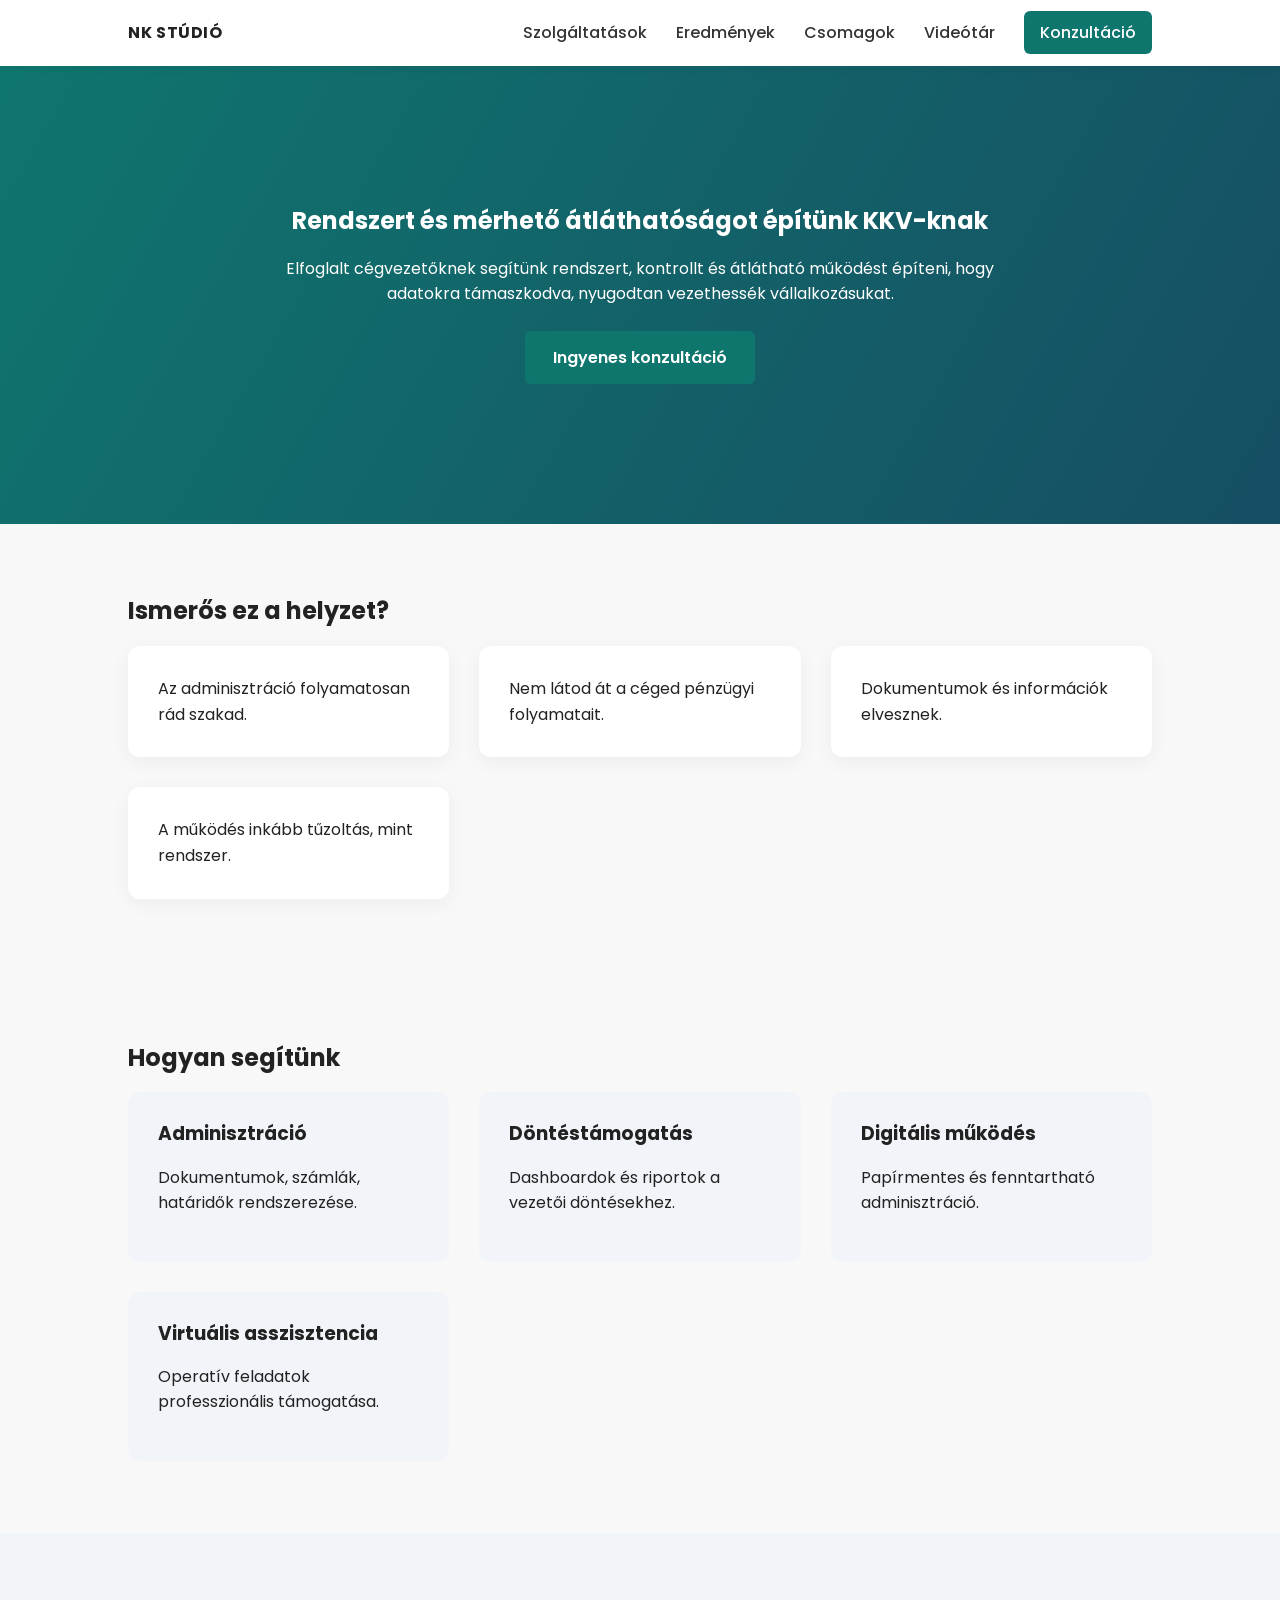
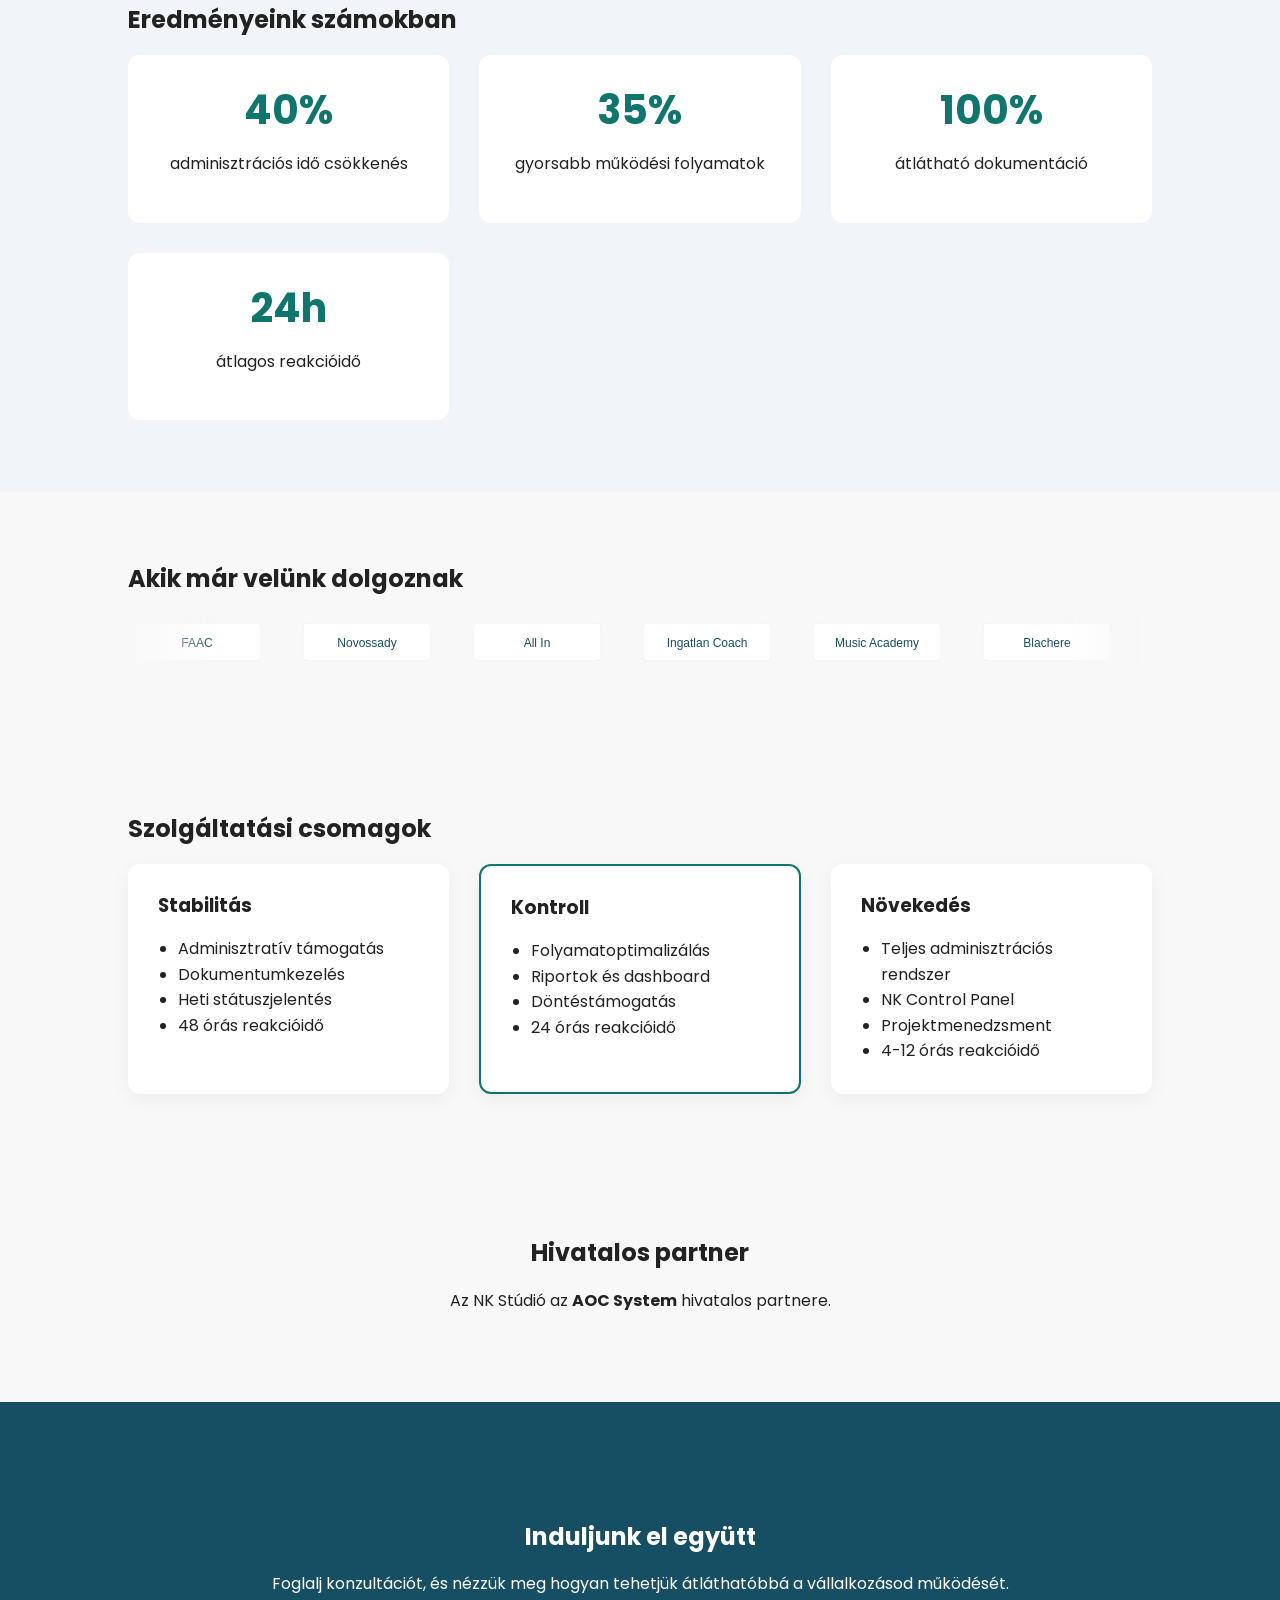
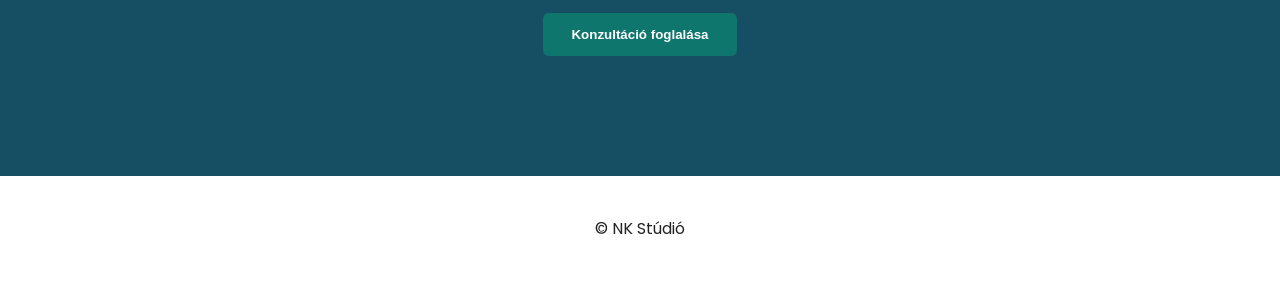
==== nkstudio-website/index.html @ 83f36208 "Add animated partner logo loop and visible logo assets" ====
<!DOCTYPE html>
<html lang="hu">
<head>
  <meta charset="UTF-8">
  <meta name="viewport" content="width=device-width, initial-scale=1.0">
  <meta name="description" content="NK Stúdió – rendszerszemléletű virtuális asszisztencia KKV-knak.">
  <title>NK Stúdió | Rendszerszemléletű virtuális asszisztencia</title>
  <link rel="preconnect" href="https://fonts.googleapis.com">
  <link rel="preconnect" href="https://fonts.gstatic.com" crossorigin>
  <link href="https://fonts.googleapis.com/css2?family=Poppins:wght@300;400;500;600;700&display=swap" rel="stylesheet">
  <link rel="stylesheet" href="css/style.css">
</head>
<body>
  <header class="navbar" id="top">
    <a class="logo" href="#top" aria-label="NK Stúdió főoldal">NK STÚDIÓ</a>
    <nav aria-label="Fő navigáció">
      <a href="#services">Szolgáltatások</a>
      <a href="#results">Eredmények</a>
      <a href="#packages">Csomagok</a>
      <a href="videos.html">Videótár</a>
      <a href="#contact" class="cta">Konzultáció</a>
    </nav>
  </header>

  <main>
    <section class="hero">
      <div class="hero-content">
        <h1>Rendszert és mérhető átláthatóságot építünk KKV-knak</h1>
        <p>Elfoglalt cégvezetőknek segítünk rendszert, kontrollt és átlátható működést építeni, hogy adatokra támaszkodva, nyugodtan vezethessék vállalkozásukat.</p>
        <a class="btn-primary" href="#contact">Ingyenes konzultáció</a>
      </div>
    </section>

    <section class="problem section">
      <h2>Ismerős ez a helyzet?</h2>
      <div class="grid">
        <div class="card">Az adminisztráció folyamatosan rád szakad.</div>
        <div class="card">Nem látod át a céged pénzügyi folyamatait.</div>
        <div class="card">Dokumentumok és információk elvesznek.</div>
        <div class="card">A működés inkább tűzoltás, mint rendszer.</div>
      </div>
    </section>

    <section id="services" class="section">
      <h2>Hogyan segítünk</h2>
      <div class="grid">
        <article class="service">
          <h3>Adminisztráció</h3>
          <p>Dokumentumok, számlák, határidők rendszerezése.</p>
        </article>
        <article class="service">
          <h3>Döntéstámogatás</h3>
          <p>Dashboardok és riportok a vezetői döntésekhez.</p>
        </article>
        <article class="service">
          <h3>Digitális működés</h3>
          <p>Papírmentes és fenntartható adminisztráció.</p>
        </article>
        <article class="service">
          <h3>Virtuális asszisztencia</h3>
          <p>Operatív feladatok professzionális támogatása.</p>
        </article>
      </div>
    </section>

    <section id="results" class="results section">
      <h2>Eredményeink számokban</h2>
      <div class="grid">
        <div class="stat"><h3>40%</h3><p>adminisztrációs idő csökkenés</p></div>
        <div class="stat"><h3>35%</h3><p>gyorsabb működési folyamatok</p></div>
        <div class="stat"><h3>100%</h3><p>átlátható dokumentáció</p></div>
        <div class="stat"><h3>24h</h3><p>átlagos reakcióidő</p></div>
      </div>
    </section>

    <section class="clients section">
      <h2>Akik már velünk dolgoznak</h2>
      <div
        class="logo-loop"
        data-speed="120"
        data-direction="left"
        data-width="100%"
        data-logo-height="40"
        data-gap="32"
        data-hover-speed="0"
        data-fade-out="true"
        data-fade-out-color="#f8f8f8"
        data-scale-on-hover="true"
        aria-label="Partner logos"
      >
        <img src="assets/partners/faac.svg" alt="FAAC logó" loading="lazy">
        <img src="assets/partners/novossady.svg" alt="Novossady logó" loading="lazy">
        <img src="assets/partners/allin.svg" alt="All In logó" loading="lazy">
        <img src="assets/partners/ingatlancoach.svg" alt="Ingatlan Coach logó" loading="lazy">
        <img src="assets/partners/musicacademy.svg" alt="Music Academy logó" loading="lazy">
        <img src="assets/partners/blachere.svg" alt="Blachere logó" loading="lazy">
      </div>
    </section>

    <section id="packages" class="section">
      <h2>Szolgáltatási csomagok</h2>
      <div class="grid">
        <article class="package">
          <h3>Stabilitás</h3>
          <ul>
            <li>Adminisztratív támogatás</li>
            <li>Dokumentumkezelés</li>
            <li>Heti státuszjelentés</li>
            <li>48 órás reakcióidő</li>
          </ul>
        </article>
        <article class="package featured">
          <h3>Kontroll</h3>
          <ul>
            <li>Folyamatoptimalizálás</li>
            <li>Riportok és dashboard</li>
            <li>Döntéstámogatás</li>
            <li>24 órás reakcióidő</li>
          </ul>
        </article>
        <article class="package">
          <h3>Növekedés</h3>
          <ul>
            <li>Teljes adminisztrációs rendszer</li>
            <li>NK Control Panel</li>
            <li>Projektmenedzsment</li>
            <li>4-12 órás reakcióidő</li>
          </ul>
        </article>
      </div>
    </section>

    <section class="partner section">
      <h2>Hivatalos partner</h2>
      <p>Az NK Stúdió az <strong>AOC System</strong> hivatalos partnere.</p>
    </section>

    <section id="contact" class="contact">
      <h2>Induljunk el együtt</h2>
      <p>Foglalj konzultációt, és nézzük meg hogyan tehetjük átláthatóbbá a vállalkozásod működését.</p>
      <button class="btn-primary" type="button">Konzultáció foglalása</button>
    </section>
  </main>

  <footer>
    <p>© NK Stúdió</p>
  </footer>

  <script src="js/script.js"></script>
</body>
</html>
---- nkstudio-website/css/style.css ----
:root {
  --primary: #0f766e;
  --secondary: #164e63;
  --text: #222;
  --bg: #f8f8f8;
  --surface: #ffffff;
}

* {
  box-sizing: border-box;
}

body {
  font-family: 'Poppins', sans-serif;
  margin: 0;
  background: var(--bg);
  color: var(--text);
  line-height: 1.6;
}

img {
  max-width: 100%;
  display: block;
}

h1,
h2,
h3 {
  line-height: 1.25;
  margin-top: 0;
}

.section {
  padding: 72px 10%;
}

.navbar {
  position: sticky;
  top: 0;
  z-index: 10;
  display: flex;
  justify-content: space-between;
  align-items: center;
  padding: 20px 10%;
  background: var(--surface);
  box-shadow: 0 2px 10px rgba(0, 0, 0, 0.05);
}

.logo {
  text-decoration: none;
  color: var(--text);
  font-weight: 700;
  letter-spacing: 0.04em;
}

nav a {
  margin-left: 25px;
  text-decoration: none;
  color: #333;
  font-weight: 500;
}

.cta {
  background: var(--primary);
  color: white;
  padding: 10px 16px;
  border-radius: 6px;
}

.hero {
  padding: 140px 10%;
  text-align: center;
  background: linear-gradient(120deg, var(--primary), var(--secondary));
  color: white;
}

.hero-small {
  padding: 100px 10% 80px;
}

.hero-content {
  max-width: 860px;
  margin: 0 auto;
}

.hero p {
  max-width: 760px;
  margin: 0 auto 24px;
}

.grid {
  display: grid;
  grid-template-columns: repeat(auto-fit, minmax(240px, 1fr));
  gap: 30px;
}

.card,
.package,
.service,
.stat {
  border-radius: 12px;
}

.card,
.package {
  background: var(--surface);
  padding: 30px;
  box-shadow: 0 5px 20px rgba(0, 0, 0, 0.05);
}

.service {
  background: #f1f5f9;
  padding: 30px;
}

.results {
  background: #f1f5f9;
}

.stat {
  background: #fff;
  padding: 30px;
  text-align: center;
}

.stat h3 {
  font-size: 40px;
  color: var(--primary);
  margin-bottom: 8px;
}

.logo-loop {
  position: relative;
  overflow: hidden;
  width: 100%;
  --loop-gap: 32px;
  --logo-height: 40px;
}

.logo-loop__track {
  display: flex;
  gap: var(--loop-gap);
  width: max-content;
  will-change: transform;
  animation: marquee-x var(--loop-duration, 25s) linear infinite;
}

.logo-loop[data-direction='right'] .logo-loop__track {
  animation-name: marquee-x-reverse;
}

.logo-loop__item {
  flex: 0 0 auto;
  display: inline-flex;
  align-items: center;
  justify-content: center;
  padding: 8px 4px;
}

.logo-loop__item img {
  height: var(--logo-height);
  width: auto;
  object-fit: contain;
  transition: transform 180ms ease;
}

.logo-loop.logo-loop--scale .logo-loop__item:hover img {
  transform: scale(1.06);
}

.logo-loop.logo-loop--fade::before,
.logo-loop.logo-loop--fade::after {
  content: '';
  position: absolute;
  top: 0;
  bottom: 0;
  width: 90px;
  z-index: 1;
  pointer-events: none;
}

.logo-loop.logo-loop--fade::before {
  left: 0;
  background: linear-gradient(to right, var(--fade-color, var(--bg)), transparent);
}

.logo-loop.logo-loop--fade::after {
  right: 0;
  background: linear-gradient(to left, var(--fade-color, var(--bg)), transparent);
}

@keyframes marquee-x {
  from { transform: translateX(0); }
  to { transform: translateX(calc(-1 * var(--loop-distance, 50%))); }
}

@keyframes marquee-x-reverse {
  from { transform: translateX(calc(-1 * var(--loop-distance, 50%))); }
  to { transform: translateX(0); }
}

.featured {
  border: 2px solid var(--primary);
}

.package ul {
  padding-left: 20px;
  margin-bottom: 0;
}

.partner {
  text-align: center;
}

.contact {
  background: var(--secondary);
  color: white;
  padding: 120px 10%;
  text-align: center;
}

.btn-primary {
  display: inline-block;
  background: var(--primary);
  color: white;
  padding: 14px 28px;
  border: none;
  border-radius: 6px;
  text-decoration: none;
  cursor: pointer;
  font-weight: 600;
}

.video-grid {
  display: grid;
  grid-template-columns: repeat(auto-fit, minmax(300px, 1fr));
  gap: 40px;
}

.video-grid iframe {
  width: 100%;
  min-height: 260px;
  border: 0;
  border-radius: 10px;
}

footer {
  text-align: center;
  padding: 24px 16px;
  background: #fff;
}

@media (max-width: 820px) {
  .navbar {
    flex-direction: column;
    gap: 12px;
  }

  nav a {
    margin: 0 10px;
  }

  .hero {
    padding: 100px 8%;
  }

  .section {
    padding: 56px 8%;
  }

  .logo-loop.logo-loop--fade::before,
  .logo-loop.logo-loop--fade::after {
    width: 52px;
  }
}
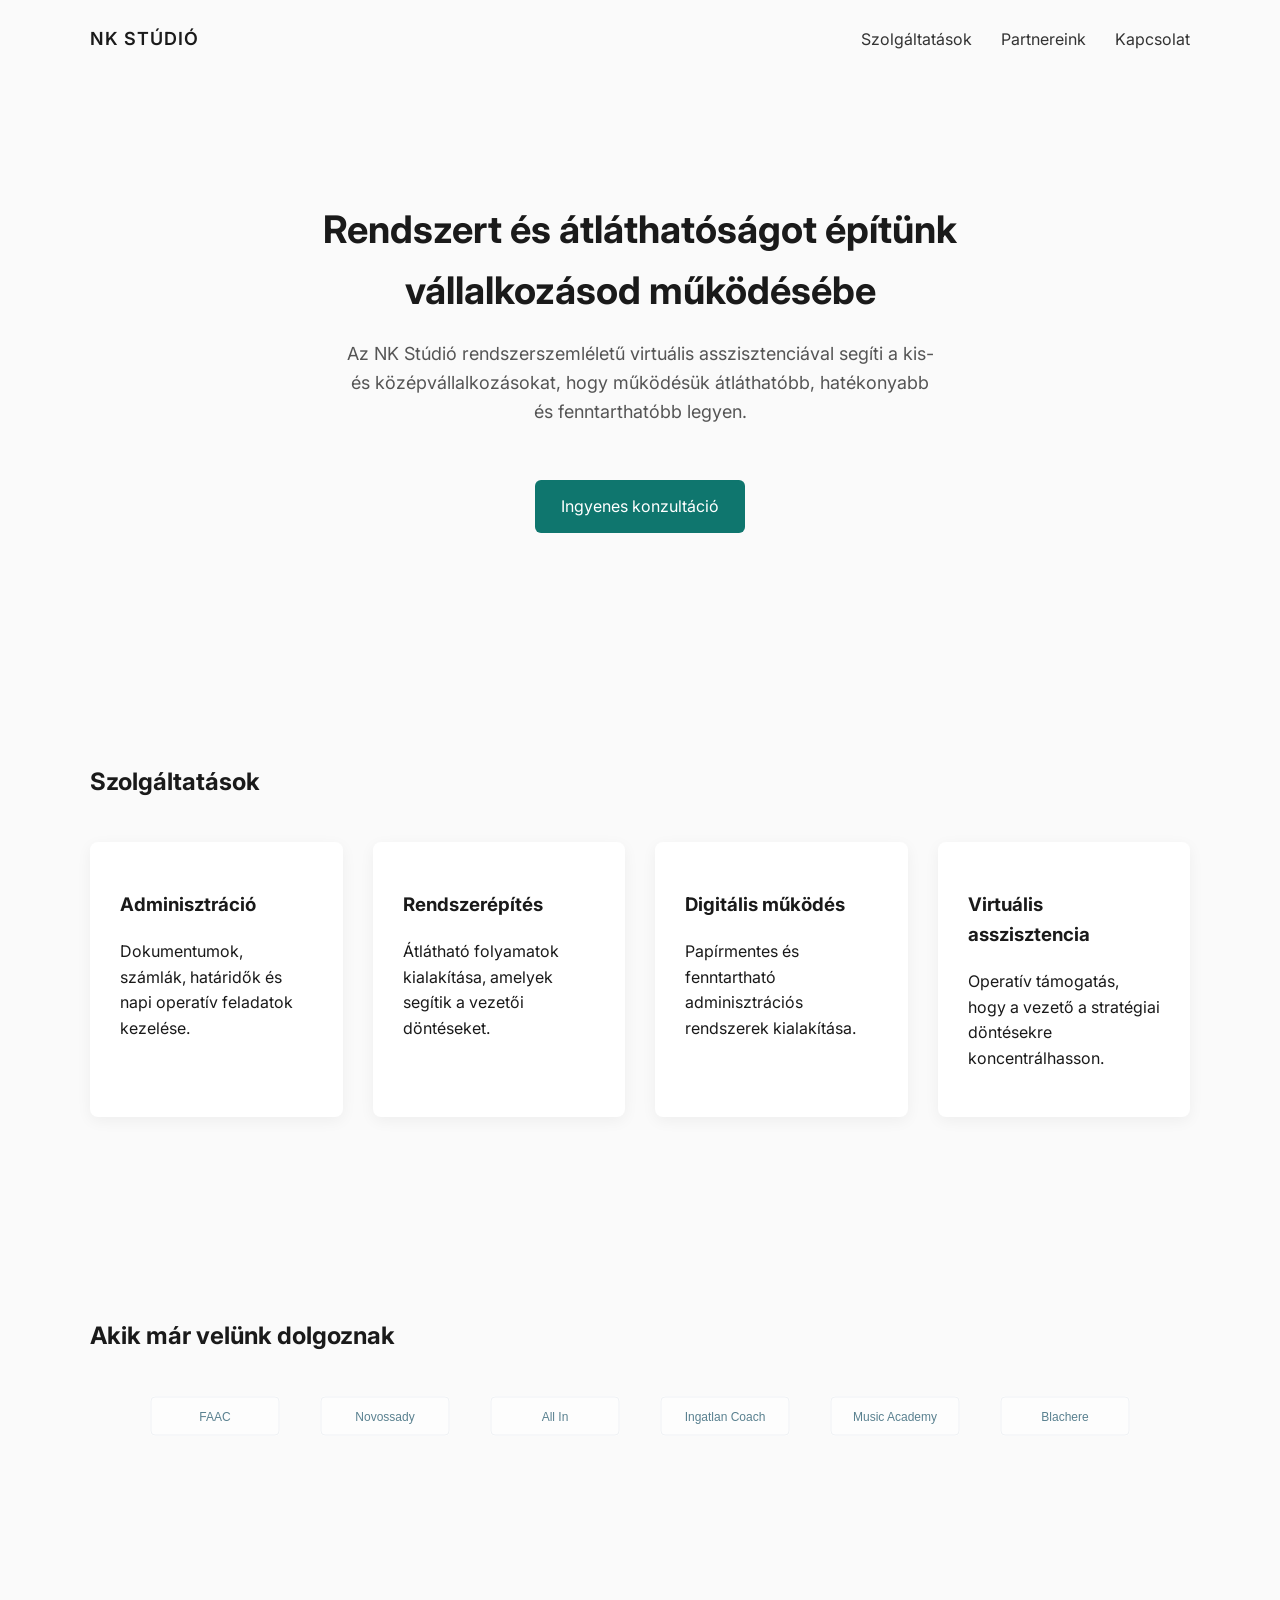
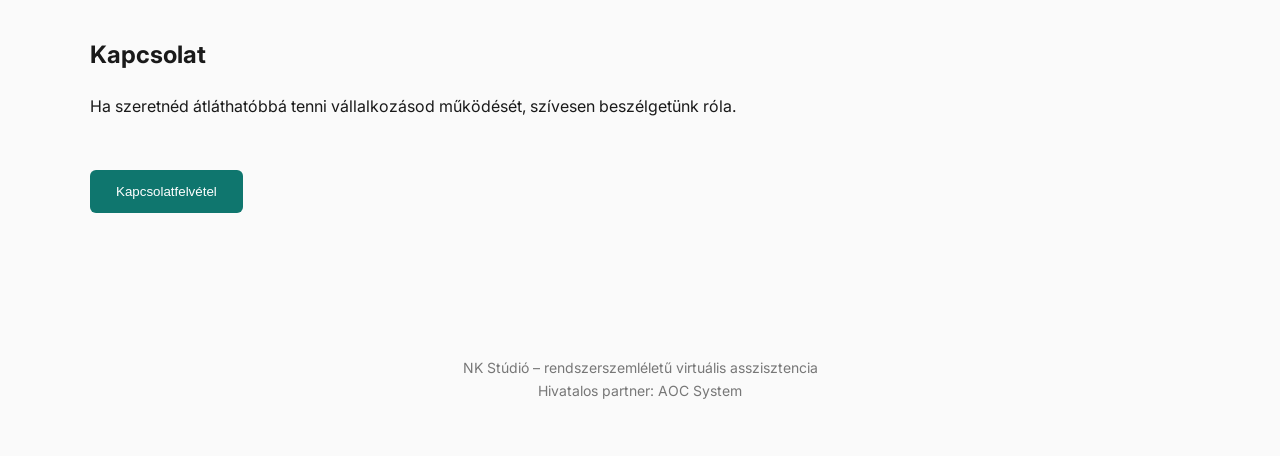
==== commit 7bc7ca4c: "Rebuild landing page from provided Inter-based design" ====
--- a/nkstudio-website/index.html
+++ b/nkstudio-website/index.html
@@ -1,151 +1,87 @@
 <!DOCTYPE html>
 <html lang="hu">
 <head>
-  <meta charset="UTF-8">
-  <meta name="viewport" content="width=device-width, initial-scale=1.0">
-  <meta name="description" content="NK Stúdió – rendszerszemléletű virtuális asszisztencia KKV-knak.">
-  <title>NK Stúdió | Rendszerszemléletű virtuális asszisztencia</title>
-  <link rel="preconnect" href="https://fonts.googleapis.com">
-  <link rel="preconnect" href="https://fonts.gstatic.com" crossorigin>
-  <link href="https://fonts.googleapis.com/css2?family=Poppins:wght@300;400;500;600;700&display=swap" rel="stylesheet">
-  <link rel="stylesheet" href="css/style.css">
+<meta charset="UTF-8">
+<meta name="viewport" content="width=device-width, initial-scale=1.0">
+<title>NK Stúdió</title>
+<link href="https://fonts.googleapis.com/css2?family=Inter:wght@300;400;500;600&display=swap" rel="stylesheet">
+<style>
+body{font-family:Inter,sans-serif;margin:0;background:#fafafa;color:#1a1a1a;line-height:1.6}
+.container{width:90%;max-width:1100px;margin:auto}
+nav{display:flex;justify-content:space-between;align-items:center;padding:25px 0}
+.logo{font-weight:600;font-size:18px;letter-spacing:1px}
+nav a{text-decoration:none;margin-left:25px;color:#333}
+.hero{padding:120px 0;text-align:center}
+.hero h1{font-size:38px;max-width:700px;margin:auto}
+.hero p{margin-top:20px;font-size:18px;color:#555;max-width:600px;margin-left:auto;margin-right:auto}
+.button{display:inline-block;margin-top:35px;padding:14px 26px;background:#0f766e;color:white;text-decoration:none;border-radius:6px;border:0;cursor:pointer}
+section{padding:90px 0}
+.grid{display:grid;grid-template-columns:repeat(auto-fit,minmax(240px,1fr));gap:30px;margin-top:40px}
+.card{background:white;padding:30px;border-radius:8px;box-shadow:0 4px 15px rgba(0,0,0,.05)}
+.logos{display:flex;flex-wrap:wrap;gap:40px;justify-content:center;margin-top:40px}
+.logos img{height:40px;opacity:.7}
+footer{padding:40px 0;text-align:center;color:#777;font-size:14px}
+@media (max-width:720px){.hero{padding:80px 0}.hero h1{font-size:30px}nav{flex-direction:column;gap:10px}}
+</style>
 </head>
 <body>
-  <header class="navbar" id="top">
-    <a class="logo" href="#top" aria-label="NK Stúdió főoldal">NK STÚDIÓ</a>
-    <nav aria-label="Fő navigáció">
-      <a href="#services">Szolgáltatások</a>
-      <a href="#results">Eredmények</a>
-      <a href="#packages">Csomagok</a>
-      <a href="videos.html">Videótár</a>
-      <a href="#contact" class="cta">Konzultáció</a>
-    </nav>
-  </header>
+<div class="container">
+<nav>
+<div class="logo">NK STÚDIÓ</div>
+<div>
+<a href="#services">Szolgáltatások</a>
+<a href="#clients">Partnereink</a>
+<a href="#contact">Kapcsolat</a>
+</div>
+</nav>
+</div>
 
-  <main>
-    <section class="hero">
-      <div class="hero-content">
-        <h1>Rendszert és mérhető átláthatóságot építünk KKV-knak</h1>
-        <p>Elfoglalt cégvezetőknek segítünk rendszert, kontrollt és átlátható működést építeni, hogy adatokra támaszkodva, nyugodtan vezethessék vállalkozásukat.</p>
-        <a class="btn-primary" href="#contact">Ingyenes konzultáció</a>
-      </div>
-    </section>
+<section class="hero">
+<div class="container">
+<h1>Rendszert és átláthatóságot építünk vállalkozásod működésébe</h1>
+<p>Az NK Stúdió rendszerszemléletű virtuális asszisztenciával segíti a kis- és középvállalkozásokat, hogy működésük átláthatóbb, hatékonyabb és fenntarthatóbb legyen.</p>
+<a class="button" href="#contact">Ingyenes konzultáció</a>
+</div>
+</section>
 
-    <section class="problem section">
-      <h2>Ismerős ez a helyzet?</h2>
-      <div class="grid">
-        <div class="card">Az adminisztráció folyamatosan rád szakad.</div>
-        <div class="card">Nem látod át a céged pénzügyi folyamatait.</div>
-        <div class="card">Dokumentumok és információk elvesznek.</div>
-        <div class="card">A működés inkább tűzoltás, mint rendszer.</div>
-      </div>
-    </section>
+<section id="services">
+<div class="container">
+<h2>Szolgáltatások</h2>
+<div class="grid">
+<div class="card"><h3>Adminisztráció</h3><p>Dokumentumok, számlák, határidők és napi operatív feladatok kezelése.</p></div>
+<div class="card"><h3>Rendszerépítés</h3><p>Átlátható folyamatok kialakítása, amelyek segítik a vezetői döntéseket.</p></div>
+<div class="card"><h3>Digitális működés</h3><p>Papírmentes és fenntartható adminisztrációs rendszerek kialakítása.</p></div>
+<div class="card"><h3>Virtuális asszisztencia</h3><p>Operatív támogatás, hogy a vezető a stratégiai döntésekre koncentrálhasson.</p></div>
+</div>
+</div>
+</section>
 
-    <section id="services" class="section">
-      <h2>Hogyan segítünk</h2>
-      <div class="grid">
-        <article class="service">
-          <h3>Adminisztráció</h3>
-          <p>Dokumentumok, számlák, határidők rendszerezése.</p>
-        </article>
-        <article class="service">
-          <h3>Döntéstámogatás</h3>
-          <p>Dashboardok és riportok a vezetői döntésekhez.</p>
-        </article>
-        <article class="service">
-          <h3>Digitális működés</h3>
-          <p>Papírmentes és fenntartható adminisztráció.</p>
-        </article>
-        <article class="service">
-          <h3>Virtuális asszisztencia</h3>
-          <p>Operatív feladatok professzionális támogatása.</p>
-        </article>
-      </div>
-    </section>
+<section id="clients">
+<div class="container">
+<h2>Akik már velünk dolgoznak</h2>
+<div class="logos">
+<img src="assets/partners/faac.svg" alt="FAAC logó">
+<img src="assets/partners/novossady.svg" alt="Novossady logó">
+<img src="assets/partners/allin.svg" alt="All In logó">
+<img src="assets/partners/ingatlancoach.svg" alt="Ingatlan Coach logó">
+<img src="assets/partners/musicacademy.svg" alt="Music Academy logó">
+<img src="assets/partners/blachere.svg" alt="Blachere logó">
+</div>
+</div>
+</section>
 
-    <section id="results" class="results section">
-      <h2>Eredményeink számokban</h2>
-      <div class="grid">
-        <div class="stat"><h3>40%</h3><p>adminisztrációs idő csökkenés</p></div>
-        <div class="stat"><h3>35%</h3><p>gyorsabb működési folyamatok</p></div>
-        <div class="stat"><h3>100%</h3><p>átlátható dokumentáció</p></div>
-        <div class="stat"><h3>24h</h3><p>átlagos reakcióidő</p></div>
-      </div>
-    </section>
+<section id="contact">
+<div class="container">
+<h2>Kapcsolat</h2>
+<p>Ha szeretnéd átláthatóbbá tenni vállalkozásod működését, szívesen beszélgetünk róla.</p>
+<button class="button" type="button">Kapcsolatfelvétel</button>
+</div>
+</section>
 
-    <section class="clients section">
-      <h2>Akik már velünk dolgoznak</h2>
-      <div
-        class="logo-loop"
-        data-speed="120"
-        data-direction="left"
-        data-width="100%"
-        data-logo-height="40"
-        data-gap="32"
-        data-hover-speed="0"
-        data-fade-out="true"
-        data-fade-out-color="#f8f8f8"
-        data-scale-on-hover="true"
-        aria-label="Partner logos"
-      >
-        <img src="assets/partners/faac.svg" alt="FAAC logó" loading="lazy">
-        <img src="assets/partners/novossady.svg" alt="Novossady logó" loading="lazy">
-        <img src="assets/partners/allin.svg" alt="All In logó" loading="lazy">
-        <img src="assets/partners/ingatlancoach.svg" alt="Ingatlan Coach logó" loading="lazy">
-        <img src="assets/partners/musicacademy.svg" alt="Music Academy logó" loading="lazy">
-        <img src="assets/partners/blachere.svg" alt="Blachere logó" loading="lazy">
-      </div>
-    </section>
-
-    <section id="packages" class="section">
-      <h2>Szolgáltatási csomagok</h2>
-      <div class="grid">
-        <article class="package">
-          <h3>Stabilitás</h3>
-          <ul>
-            <li>Adminisztratív támogatás</li>
-            <li>Dokumentumkezelés</li>
-            <li>Heti státuszjelentés</li>
-            <li>48 órás reakcióidő</li>
-          </ul>
-        </article>
-        <article class="package featured">
-          <h3>Kontroll</h3>
-          <ul>
-            <li>Folyamatoptimalizálás</li>
-            <li>Riportok és dashboard</li>
-            <li>Döntéstámogatás</li>
-            <li>24 órás reakcióidő</li>
-          </ul>
-        </article>
-        <article class="package">
-          <h3>Növekedés</h3>
-          <ul>
-            <li>Teljes adminisztrációs rendszer</li>
-            <li>NK Control Panel</li>
-            <li>Projektmenedzsment</li>
-            <li>4-12 órás reakcióidő</li>
-          </ul>
-        </article>
-      </div>
-    </section>
-
-    <section class="partner section">
-      <h2>Hivatalos partner</h2>
-      <p>Az NK Stúdió az <strong>AOC System</strong> hivatalos partnere.</p>
-    </section>
-
-    <section id="contact" class="contact">
-      <h2>Induljunk el együtt</h2>
-      <p>Foglalj konzultációt, és nézzük meg hogyan tehetjük átláthatóbbá a vállalkozásod működését.</p>
-      <button class="btn-primary" type="button">Konzultáció foglalása</button>
-    </section>
-  </main>
-
-  <footer>
-    <p>© NK Stúdió</p>
-  </footer>
-
-  <script src="js/script.js"></script>
+<footer>
+<div class="container">
+<p>NK Stúdió – rendszerszemléletű virtuális asszisztencia<br>Hivatalos partner: AOC System</p>
+</div>
+</footer>
 </body>
 </html>
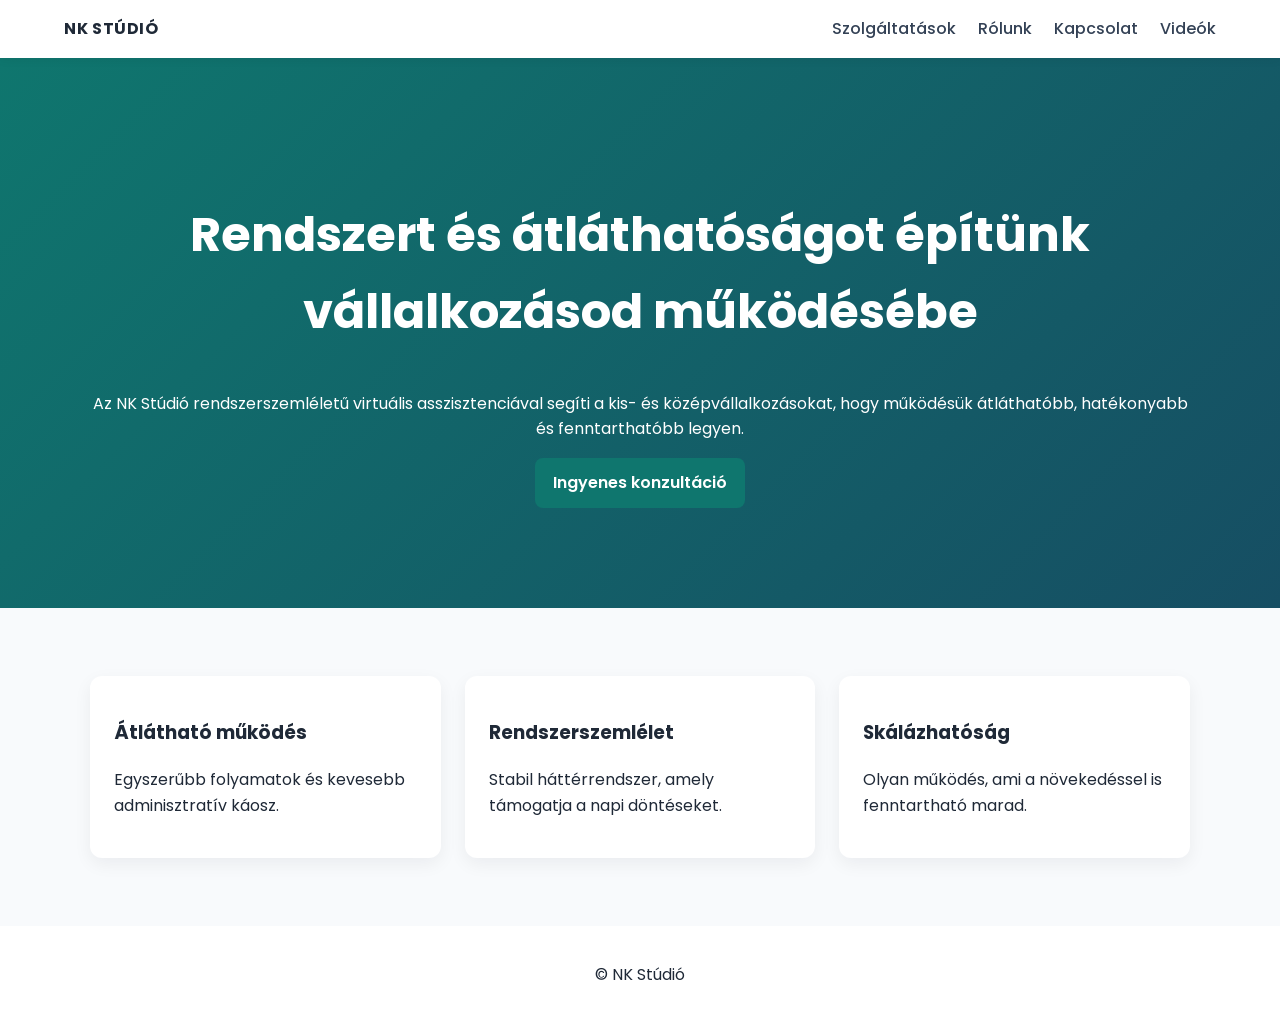
==== commit 0c33a06b: "Resolve style conflicts and scaffold clean content-ready subpages" ====
--- a/nkstudio-website/index.html
+++ b/nkstudio-website/index.html
@@ -1,87 +1,45 @@
 <!DOCTYPE html>
 <html lang="hu">
 <head>
-<meta charset="UTF-8">
-<meta name="viewport" content="width=device-width, initial-scale=1.0">
-<title>NK Stúdió</title>
-<link href="https://fonts.googleapis.com/css2?family=Inter:wght@300;400;500;600&display=swap" rel="stylesheet">
-<style>
-body{font-family:Inter,sans-serif;margin:0;background:#fafafa;color:#1a1a1a;line-height:1.6}
-.container{width:90%;max-width:1100px;margin:auto}
-nav{display:flex;justify-content:space-between;align-items:center;padding:25px 0}
-.logo{font-weight:600;font-size:18px;letter-spacing:1px}
-nav a{text-decoration:none;margin-left:25px;color:#333}
-.hero{padding:120px 0;text-align:center}
-.hero h1{font-size:38px;max-width:700px;margin:auto}
-.hero p{margin-top:20px;font-size:18px;color:#555;max-width:600px;margin-left:auto;margin-right:auto}
-.button{display:inline-block;margin-top:35px;padding:14px 26px;background:#0f766e;color:white;text-decoration:none;border-radius:6px;border:0;cursor:pointer}
-section{padding:90px 0}
-.grid{display:grid;grid-template-columns:repeat(auto-fit,minmax(240px,1fr));gap:30px;margin-top:40px}
-.card{background:white;padding:30px;border-radius:8px;box-shadow:0 4px 15px rgba(0,0,0,.05)}
-.logos{display:flex;flex-wrap:wrap;gap:40px;justify-content:center;margin-top:40px}
-.logos img{height:40px;opacity:.7}
-footer{padding:40px 0;text-align:center;color:#777;font-size:14px}
-@media (max-width:720px){.hero{padding:80px 0}.hero h1{font-size:30px}nav{flex-direction:column;gap:10px}}
-</style>
+  <meta charset="UTF-8">
+  <meta name="viewport" content="width=device-width, initial-scale=1.0">
+  <title>NK Stúdió</title>
+  <link rel="preconnect" href="https://fonts.googleapis.com">
+  <link rel="preconnect" href="https://fonts.gstatic.com" crossorigin>
+  <link href="https://fonts.googleapis.com/css2?family=Poppins:wght@300;400;500;600;700&display=swap" rel="stylesheet">
+  <link rel="stylesheet" href="css/style.css">
 </head>
 <body>
-<div class="container">
-<nav>
-<div class="logo">NK STÚDIÓ</div>
-<div>
-<a href="#services">Szolgáltatások</a>
-<a href="#clients">Partnereink</a>
-<a href="#contact">Kapcsolat</a>
-</div>
-</nav>
-</div>
+  <header class="navbar">
+    <a class="logo" href="index.html">NK STÚDIÓ</a>
+    <nav>
+      <a href="services.html">Szolgáltatások</a>
+      <a href="about.html">Rólunk</a>
+      <a href="contact.html">Kapcsolat</a>
+      <a href="videos.html">Videók</a>
+    </nav>
+  </header>
 
-<section class="hero">
-<div class="container">
-<h1>Rendszert és átláthatóságot építünk vállalkozásod működésébe</h1>
-<p>Az NK Stúdió rendszerszemléletű virtuális asszisztenciával segíti a kis- és középvállalkozásokat, hogy működésük átláthatóbb, hatékonyabb és fenntarthatóbb legyen.</p>
-<a class="button" href="#contact">Ingyenes konzultáció</a>
-</div>
-</section>
+  <section class="hero">
+    <div class="container">
+      <h1>Rendszert és átláthatóságot építünk vállalkozásod működésébe</h1>
+      <p>Az NK Stúdió rendszerszemléletű virtuális asszisztenciával segíti a kis- és középvállalkozásokat, hogy működésük átláthatóbb, hatékonyabb és fenntarthatóbb legyen.</p>
+      <a class="btn-primary" href="contact.html">Ingyenes konzultáció</a>
+    </div>
+  </section>
 
-<section id="services">
-<div class="container">
-<h2>Szolgáltatások</h2>
-<div class="grid">
-<div class="card"><h3>Adminisztráció</h3><p>Dokumentumok, számlák, határidők és napi operatív feladatok kezelése.</p></div>
-<div class="card"><h3>Rendszerépítés</h3><p>Átlátható folyamatok kialakítása, amelyek segítik a vezetői döntéseket.</p></div>
-<div class="card"><h3>Digitális működés</h3><p>Papírmentes és fenntartható adminisztrációs rendszerek kialakítása.</p></div>
-<div class="card"><h3>Virtuális asszisztencia</h3><p>Operatív támogatás, hogy a vezető a stratégiai döntésekre koncentrálhasson.</p></div>
-</div>
-</div>
-</section>
+  <section class="section">
+    <div class="container grid">
+      <article class="card"><h3>Átlátható működés</h3><p>Egyszerűbb folyamatok és kevesebb adminisztratív káosz.</p></article>
+      <article class="card"><h3>Rendszerszemlélet</h3><p>Stabil háttérrendszer, amely támogatja a napi döntéseket.</p></article>
+      <article class="card"><h3>Skálázhatóság</h3><p>Olyan működés, ami a növekedéssel is fenntartható marad.</p></article>
+    </div>
+  </section>
 
-<section id="clients">
-<div class="container">
-<h2>Akik már velünk dolgoznak</h2>
-<div class="logos">
-<img src="assets/partners/faac.svg" alt="FAAC logó">
-<img src="assets/partners/novossady.svg" alt="Novossady logó">
-<img src="assets/partners/allin.svg" alt="All In logó">
-<img src="assets/partners/ingatlancoach.svg" alt="Ingatlan Coach logó">
-<img src="assets/partners/musicacademy.svg" alt="Music Academy logó">
-<img src="assets/partners/blachere.svg" alt="Blachere logó">
-</div>
-</div>
-</section>
+  <footer>
+    <p>© NK Stúdió</p>
+  </footer>
 
-<section id="contact">
-<div class="container">
-<h2>Kapcsolat</h2>
-<p>Ha szeretnéd átláthatóbbá tenni vállalkozásod működését, szívesen beszélgetünk róla.</p>
-<button class="button" type="button">Kapcsolatfelvétel</button>
-</div>
-</section>
-
-<footer>
-<div class="container">
-<p>NK Stúdió – rendszerszemléletű virtuális asszisztencia<br>Hivatalos partner: AOC System</p>
-</div>
-</footer>
+  <script src="js/script.js"></script>
 </body>
 </html>
--- a/nkstudio-website/css/style.css
+++ b/nkstudio-website/css/style.css
@@ -0,0 +1,116 @@
+:root {
+  --primary: #0f766e;
+  --secondary: #164e63;
+  --text: #1f2937;
+  --bg: #f8fafc;
+  --surface: #ffffff;
+}
+
+* {
+  box-sizing: border-box;
+}
+
+body {
+  margin: 0;
+  font-family: 'Poppins', sans-serif;
+  color: var(--text);
+  background: var(--bg);
+  line-height: 1.6;
+}
+
+.container {
+  width: min(1100px, 90%);
+  margin: 0 auto;
+}
+
+.navbar {
+  position: sticky;
+  top: 0;
+  z-index: 20;
+  display: flex;
+  justify-content: space-between;
+  align-items: center;
+  padding: 16px 5%;
+  background: var(--surface);
+  box-shadow: 0 2px 10px rgba(0, 0, 0, 0.05);
+}
+
+.logo {
+  text-decoration: none;
+  color: var(--text);
+  font-weight: 700;
+  letter-spacing: 0.04em;
+}
+
+nav a {
+  text-decoration: none;
+  color: #334155;
+  margin-left: 18px;
+  font-weight: 500;
+}
+
+.hero {
+  padding: 100px 0;
+  text-align: center;
+  color: #fff;
+  background: linear-gradient(135deg, var(--primary), var(--secondary));
+}
+
+h1 {
+  font-size: clamp(2rem, 5vw, 3rem);
+}
+
+.section {
+  padding: 68px 0;
+}
+
+.grid {
+  display: grid;
+  grid-template-columns: repeat(auto-fit, minmax(230px, 1fr));
+  gap: 24px;
+}
+
+.card {
+  background: var(--surface);
+  border-radius: 12px;
+  padding: 24px;
+  box-shadow: 0 6px 18px rgba(15, 23, 42, 0.06);
+}
+
+.btn-primary {
+  display: inline-block;
+  background: var(--primary);
+  color: white;
+  border: none;
+  border-radius: 8px;
+  padding: 12px 18px;
+  text-decoration: none;
+  font-weight: 600;
+  cursor: pointer;
+}
+
+.placeholder {
+  text-align: center;
+  padding: 80px 0;
+}
+
+footer {
+  text-align: center;
+  background: #fff;
+  padding: 20px 12px;
+}
+
+@media (max-width: 820px) {
+  .navbar {
+    flex-direction: column;
+    gap: 10px;
+  }
+
+  nav a {
+    margin: 0 8px;
+  }
+
+  .hero {
+    padding: 72px 0;
+  }
+}
